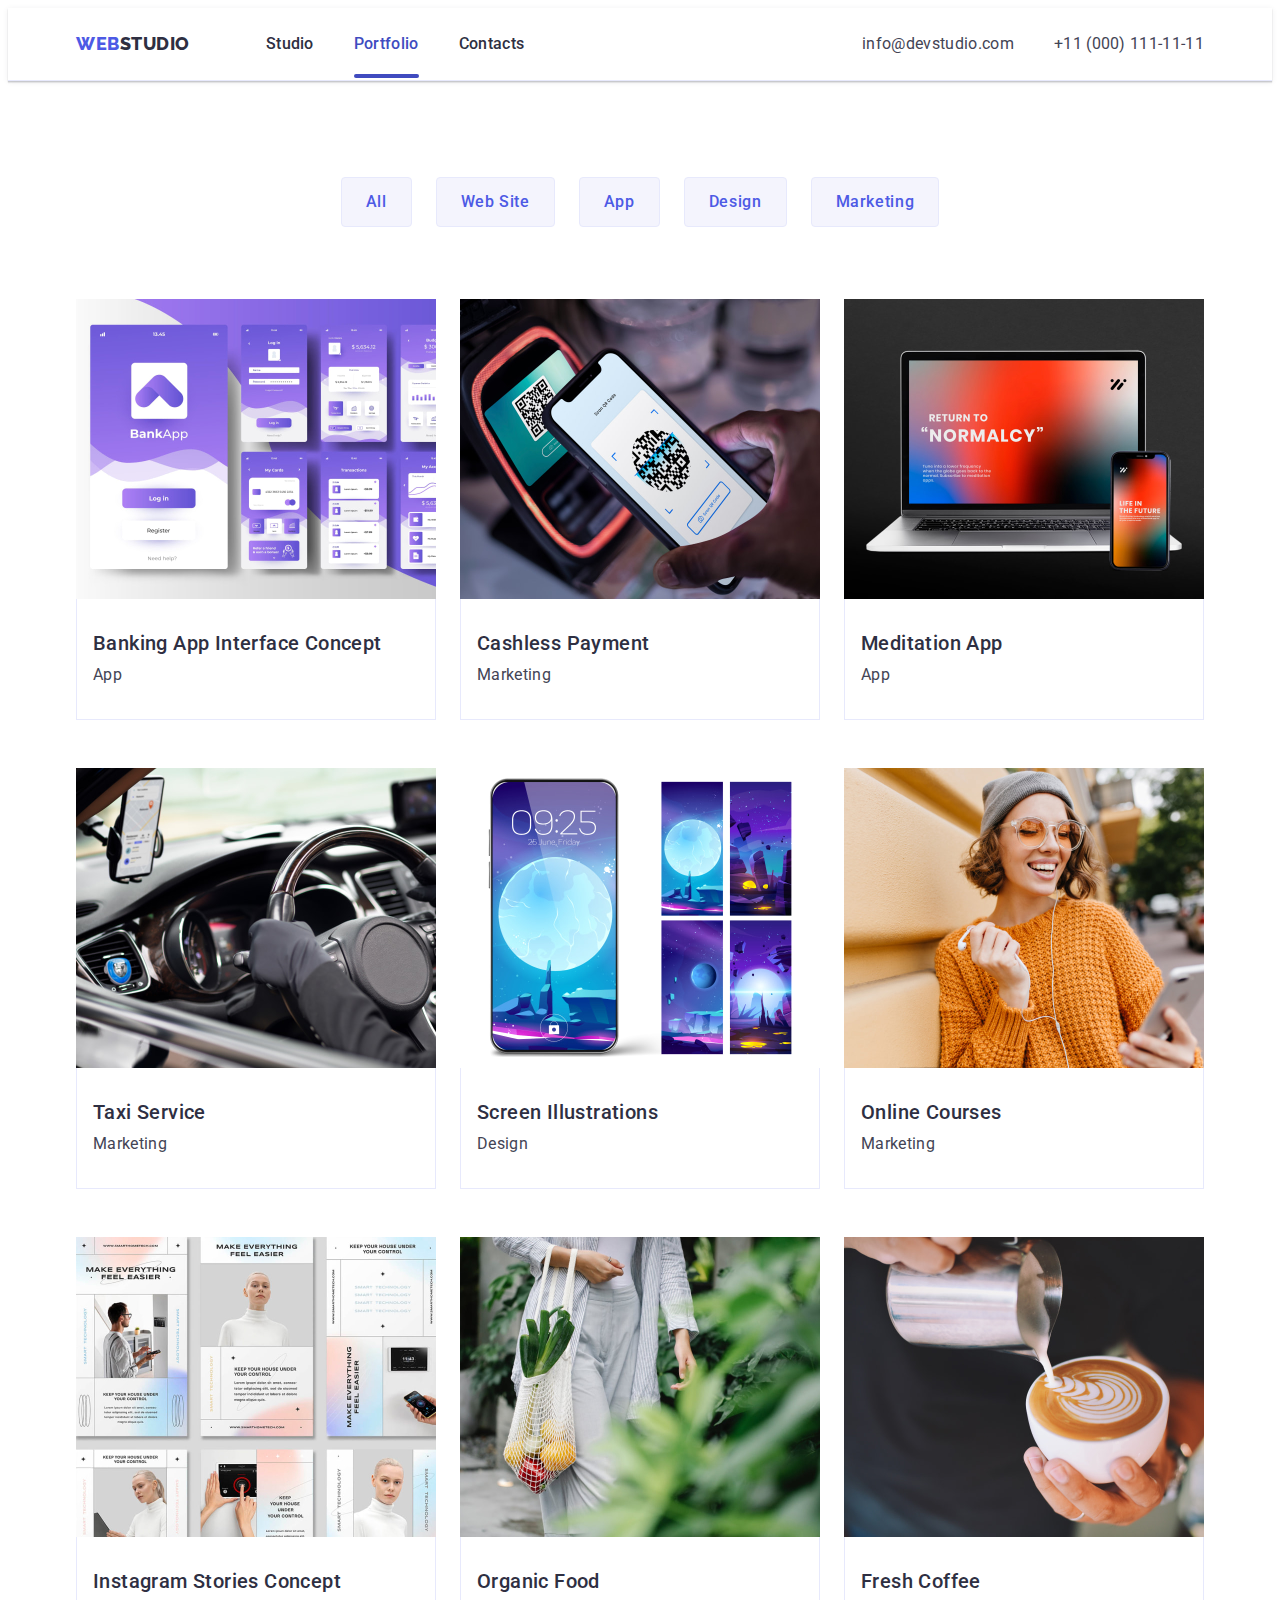
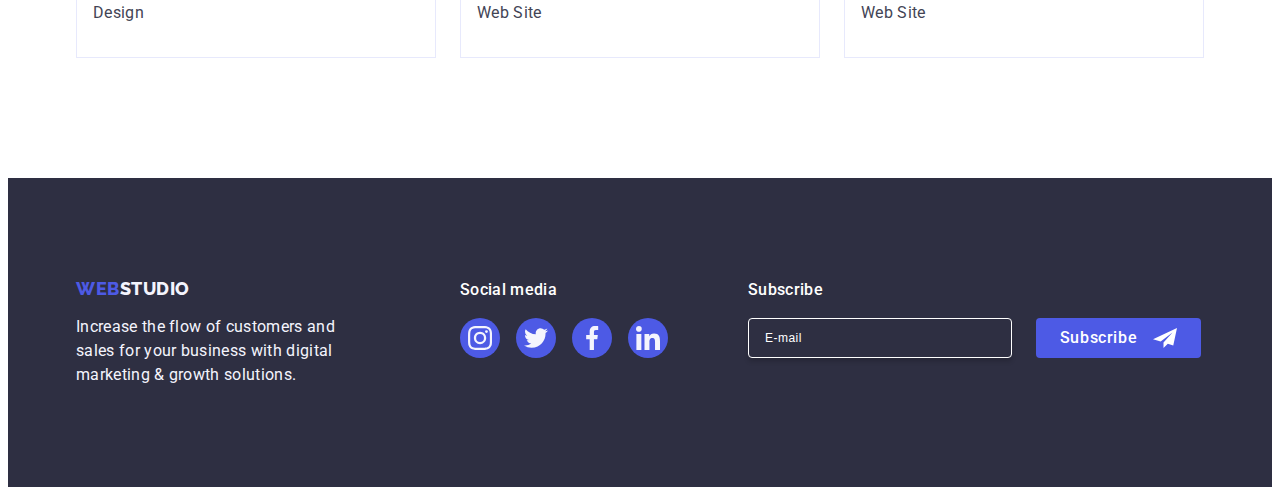
==== portfolio.html @ fd36d31b "Initial commit" ====
<!DOCTYPE html>
<html lang="en">
  <head>
    <meta charset="UTF-8" />
    <meta name="viewport" content="width=device-width, initial-scale=1.0" />
    <link
      rel="stylesheet"
      href="https://cdnjs.cloudflare.com/ajax/libs/modern-normalize/2.0.0/modern-normalize.min.css"
      integrity="sha512-4xo8blKMVCiXpTaLzQSLSw3KFOVPWhm/TRtuPVc4WG6kUgjH6J03IBuG7JZPkcWMxJ5huwaBpOpnwYElP/m6wg=="
      crossorigin="anonymous"
      referrerpolicy="no-referrer"
    />
    <link rel="stylesheet" href="./css/style.css" />
    <link
      href="https://fonts.googleapis.com/css2?family=Raleway:wght@800&family=Roboto:wght@400;500;700;900&display=swap"
      rel="stylesheet"
    />
    <link rel="preconnect" href="https://fonts.googleapis.com" />
    <link rel="preconnect" href="https://fonts.gstatic.com" crossorigin />
    <title>Portfolio</title>
  </head>
  <body>
    <header class="main-header">
      <div class="container header-container">
        <nav class="main-nav">
          <a class="link logo" href="./index.html">
            Web<span class="gray">Studio</span>
          </a>
          <ul class="list">
            <li>
              <a class="link nav-link" href="./index.html">Studio</a>
            </li>
            <li>
              <a class="link nav-link active" href="./portfolio.html"
                >Portfolio</a
              >
            </li>
            <li>
              <a class="link nav-link" href="">Contacts</a>
            </li>
          </ul>
        </nav>
        <address class="contacts">
          <ul class="list">
            <li>
              <a class="link contacts-link" href="mailto:info@devstudio.com"
                >info@devstudio.com
              </a>
            </li>
            <li>
              <a class="link contacts-link" href="tel:+110001111111">
                +11 (000) 111-11-11
              </a>
            </li>
          </ul>
        </address>
      </div>
    </header>

    <main>
      <section class="portfolio-section">
        <div class="container">
          <h1 class="title page-title visually-hidden">Portfolio Page</h1>
          <ul class="list filter-controls">
            <li>
              <button class="btn filter-button" type="button">All</button>
            </li>
            <li>
              <button class="btn filter-button" type="button">Web Site</button>
            </li>
            <li>
              <button class="btn filter-button" type="button">App</button>
            </li>
            <li>
              <button class="btn filter-button" type="button">Design</button>
            </li>
            <li>
              <button class="btn filter-button" type="button">Marketing</button>
            </li>
          </ul>
          <ul class="list portfolio-list">
            <li class="portfolio-item">
              <a class="link portfolio-item-link" href="#">
                <div class="image-container">
                  <img
                    src="./images/portfolio/banking-app.jpg"
                    alt="Banking App Interface Concept"
                    width="360"
                    height="300"
                  />
                  <p class="shade-text">
                    14 Stylish and User-Friendly App Design Concepts · Task
                    Manager App · Calorie Tracker App · Exotic Fruit Ecommerce
                    App · Cloud Storage App
                  </p>
                </div>
                <div class="text-wrapper">
                  <h2 class="title portfolio-item-title">
                    Banking App Interface Concept
                  </h2>
                  <p class="portfolio-category">App</p>
                </div>
              </a>
            </li>
            <li class="portfolio-item">
              <a class="link portfolio-item-link" href="#">
                <div class="image-container">
                  <img
                    src="./images/portfolio/cashless-payment.jpg"
                    alt="Cashless Payment"
                    width="360"
                    height="300"
                  />
                  <p class="shade-text">
                    14 Stylish and User-Friendly App Design Concepts · Task
                    Manager App · Calorie Tracker App · Exotic Fruit Ecommerce
                    App · Cloud Storage App
                  </p>
                </div>
                <div class="text-wrapper">
                  <h2 class="title portfolio-item-title">Cashless Payment</h2>
                  <p class="portfolio-category">Marketing</p>
                </div>
              </a>
            </li>
            <li class="portfolio-item">
              <a class="link portfolio-item-link" href="#">
                <div class="image-container">
                  <img
                    src="./images/portfolio/meditation-app.jpg"
                    alt="Meditation App"
                    width="360"
                    height="300"
                  />
                  <p class="shade-text">
                    14 Stylish and User-Friendly App Design Concepts · Task
                    Manager App · Calorie Tracker App · Exotic Fruit Ecommerce
                    App · Cloud Storage App
                  </p>
                </div>
                <div class="text-wrapper">
                  <h2 class="title portfolio-item-title">Meditation App</h2>
                  <p class="portfolio-category">App</p>
                </div>
              </a>
            </li>
            <li class="portfolio-item">
              <a class="link portfolio-item-link" href="#">
                <div class="image-container">
                  <img
                    src="./images/portfolio/taxi-service.jpg"
                    alt="Taxi Service"
                    width="360"
                    height="300"
                  />
                  <p class="shade-text">
                    14 Stylish and User-Friendly App Design Concepts · Task
                    Manager App · Calorie Tracker App · Exotic Fruit Ecommerce
                    App · Cloud Storage App
                  </p>
                </div>
                <div class="text-wrapper">
                  <h2 class="title portfolio-item-title">Taxi Service</h2>
                  <p class="portfolio-category">Marketing</p>
                </div>
              </a>
            </li>
            <li class="portfolio-item">
              <a class="link portfolio-item-link" href="#">
                <div class="image-container">
                  <img
                    src="./images/portfolio/screen-illustrations.jpg"
                    alt="Screen Illustrations"
                    width="360"
                    height="300"
                  />
                  <p class="shade-text">
                    14 Stylish and User-Friendly App Design Concepts · Task
                    Manager App · Calorie Tracker App · Exotic Fruit Ecommerce
                    App · Cloud Storage App
                  </p>
                </div>
                <div class="text-wrapper">
                  <h2 class="title portfolio-item-title">
                    Screen Illustrations
                  </h2>
                  <p class="portfolio-category">Design</p>
                </div>
              </a>
            </li>
            <li class="portfolio-item">
              <a class="link portfolio-item-link" href="#">
                <div class="image-container">
                  <img
                    src="./images/portfolio/online-courses.jpg"
                    alt="Online Courses"
                    width="360"
                    height="300"
                  />
                  <p class="shade-text">
                    14 Stylish and User-Friendly App Design Concepts · Task
                    Manager App · Calorie Tracker App · Exotic Fruit Ecommerce
                    App · Cloud Storage App
                  </p>
                </div>
                <div class="text-wrapper">
                  <h2 class="title portfolio-item-title">Online Courses</h2>
                  <p class="portfolio-category">Marketing</p>
                </div>
              </a>
            </li>
            <li class="portfolio-item">
              <a class="link portfolio-item-link" href="#">
                <div class="image-container">
                  <img
                    src="./images/portfolio/instagram-stories.jpg"
                    alt="Instagram Stories Concept"
                    width="360"
                    height="300"
                  />
                  <p class="shade-text">
                    14 Stylish and User-Friendly App Design Concepts · Task
                    Manager App · Calorie Tracker App · Exotic Fruit Ecommerce
                    App · Cloud Storage App
                  </p>
                </div>
                <div class="text-wrapper">
                  <h2 class="title portfolio-item-title">
                    Instagram Stories Concept
                  </h2>
                  <p class="portfolio-category">Design</p>
                </div>
              </a>
            </li>
            <li class="portfolio-item">
              <a class="link portfolio-item-link" href="#">
                <div class="image-container">
                  <img
                    src="./images/portfolio/organic-food.jpg"
                    alt="Organic Food"
                    width="360"
                    height="300"
                  />
                  <p class="shade-text">
                    14 Stylish and User-Friendly App Design Concepts · Task
                    Manager App · Calorie Tracker App · Exotic Fruit Ecommerce
                    App · Cloud Storage App
                  </p>
                </div>
                <div class="text-wrapper">
                  <h2 class="title portfolio-item-title">Organic Food</h2>
                  <p class="portfolio-category">Web Site</p>
                </div>
              </a>
            </li>
            <li class="portfolio-item">
              <a class="link portfolio-item-link" href="#">
                <div class="image-container">
                  <img
                    src="./images/portfolio/fresh-coffee.jpg"
                    alt="Fresh Coffee"
                    width="360"
                    height="300"
                  />
                  <p class="shade-text">
                    14 Stylish and User-Friendly App Design Concepts · Task
                    Manager App · Calorie Tracker App · Exotic Fruit Ecommerce
                    App · Cloud Storage App
                  </p>
                </div>
                <div class="text-wrapper">
                  <h2 class="title portfolio-item-title">Fresh Coffee</h2>
                  <p class="portfolio-category">Web Site</p>
                </div>
              </a>
            </li>
          </ul>
        </div>
      </section>
    </main>

    <footer class="footer">
      <div class="container footer-container">
        <div class="footer-text">
          <a class="link logo" href="./index.html">
            Web<span class="white">Studio</span>
          </a>
          <p class="text">
            Increase the flow of customers and sales for your business with
            digital marketing & growth solutions.
          </p>
        </div>
        <div class="footer-media">
          <p class="footer-media-title">Social media</p>
          <ul class="footer-media-list list">
            <li class="footer-media-item">
              <a class="footer-media-link" href="#">
                <svg class="footer-media-icon" width="24" height="24">
                  <use href="./images/icons.svg#instagram"></use>
                </svg>
              </a>
            </li>
            <li class="footer-media-item">
              <a class="footer-media-link" href="#">
                <svg class="footer-media-icon" width="24" height="24">
                  <use href="./images/icons.svg#twitter"></use>
                </svg>
              </a>
            </li>
            <li class="footer-media-item">
              <a class="footer-media-link" href="#">
                <svg class="footer-media-icon" width="24" height="24">
                  <use href="./images/icons.svg#facebook"></use>
                </svg>
              </a>
            </li>
            <li class="footer-media-item">
              <a class="footer-media-link" href="#">
                <svg class="footer-media-icon" width="24" height="24">
                  <use href="./images/icons.svg#linkedin"></use>
                </svg>
              </a>
            </li>
          </ul>
        </div>
        <div class="subscribe-form-wrapper">
          <p class="subscribe-form-title">Subscribe</p>
          <form class="subscribe-form">
            <label class="subscribe-form-label">
              <input
                class="subscribe-form-input"
                type="email"
                name="email"
                placeholder="E-mail"
                required
              />
            </label>
            <button
              class="subscribe-form-submit-button btn btn-primary"
              type="submit"
            >
              Subscribe
              <svg class="subscribe-form-button-icon" width="24" height="24">
                <use href="./images/icons.svg#subscribe"></use>
              </svg>
            </button>
          </form>
        </div>
      </div>
    </footer>
  </body>
</html>
---- css/style.css ----
:root {
  --body-bg: #ffffff;
  --titles-font-family: 'Roboto', sans-serif;
  --titles-color: #2e2f42;
  --text-font-family: 'Roboto', sans-serif;
  --text-color: #434455;
  --anamation-pattern: 250ms cubic-bezier(0.4, 0, 0.2, 1);

  /* ========== Colors ========== */
  --color-brand: #4d5ae5;
  --color-dark: #2e2f42;
  --color-white: #ffffff;
  --color-light: #f4f4fd;
  --color-active: #404bbf;
  --color-accent: #e7e9fc;
  --color-green: #31d0aa;
  --color-light-slate: #8e8f99;
  --color-dairy: #fcfcfc;
}


/* ========== General ========== */
*,
*::before,
*::after {
  box-sizing: border-box;
}

body {
  font-family: var(--text-font-family);
  font-size: 16px;
  line-height: 1.5;
  color: var(--text-color);
  background-color: var(--body-bg);
}

h1,
h2,
h3,
h4,
h5,
h6,
p {
  margin-top: 0;
  margin-bottom: 0;
}

ul,
ol {
  margin-top: 0;
  margin-bottom: 0;
  padding-left: 0;
}

img {
  display: block;
}

.title {
  font-family: var(--titles-font-family);
  font-weight: 700;
  letter-spacing: 0.02em;
  color: var(--titles-color);
  text-transform: capitalize;
}

.page-title {
  text-align: center;
  font-size: 56px;
  line-height: 1.07;
  color: var(--color-white);
}

.section-title {
  text-align: center;
  font-size: 36px;
  line-height: 1.11;
}

.section-item-title {
  font-weight: 500;
  font-size: 20px;
  line-height: 1.2;
}

.list {
  list-style: none;
}

.link {
  text-decoration: none;
}

.btn {
  font-family: 'Roboto', sans-serif;
  font-size: 16px;
  line-height: 1.5;
  font-weight: 500;
  letter-spacing: 0.04em;
  border: none;
  border-radius: 4px;
  cursor: pointer;
}

.btn-primary {
  display: block;
  min-width: 169px;
  height: 56px;
  color: var(--color-white);
  background-color: var(--color-brand);
  transition: background-color var(--anamation-pattern);
}

.btn-primary:hover,
.btn-primary:active,
.btn-primary:focus {
  background-color: var(--color-active);
}

.logo {
  font-family: 'Raleway', sans-serif;
  font-weight: 800;
  font-size: 18px;
  line-height: 1.17;
  letter-spacing: 0.03em;
  text-transform: uppercase;
  color: var(--color-brand);
}

.logo .gray {
  color: var(--titles-color);
}

.logo .white {
  color: var(--color-light);
}

.section {
  padding: 120px 0;
}

.container {
  width: 1158px;
  margin: 0 auto;
  padding: 0 15px;
}

.visually-hidden {
  position: absolute;
  width: 1px;
  height: 1px;
  margin: -1px;
  border: 0;
  padding: 0;
  white-space: nowrap;
  clip-path: inset(100%);
  clip: rect(0 0 0 0);
  overflow: hidden;
}

.is-hidden {
  visibility: hidden;
  opacity: 0;
  pointer-events: none;
}


/* ========== Header ========== */
.main-header {
  padding: 24px 0;
  border-bottom: 1px solid var(--color-accent);
  box-shadow: 0px 2px 1px rgba(46, 47, 66, 0.08), 0px 1px 1px rgba(46, 47, 66, 0.16), 0px 1px 6px rgba(46, 47, 66, 0.08);
}

.header-container {
  display: flex;
  justify-content: space-between;
}

.main-nav {
  display: flex;
  align-items: center;
}

.logo {
  margin-right: 76px;
}

.main-nav .list {
  display: flex;
  gap: 40px;
}

.nav-link {
  position: relative;
  padding: 24px 0;
  font-weight: 500;
  line-height: 1.5;
  letter-spacing: 0.02em;
  color: var(--titles-color);
  transition: color var(--anamation-pattern);
}

.nav-link::after {
  content: '';
  display: none;
  position: absolute;
  bottom: -1px;
  left: 0;
  width: 100%;
  height: 4px;
  border-radius: 2px;
  background-color: var(--color-active);
}

.nav-link:hover::after,
.active.nav-link::after {
  display: block;
}

.nav-link:hover,
.nav-link:active,
.nav-link:focus,
.nav-link.active {
  color: var(--color-active);
}

.contacts {
  font-style: normal;
  color: var(--text-color)
}

.contacts .list {
  display: flex;
  gap: 40px;
}

.contacts-link {
  letter-spacing: 0.02em;
  line-height: 1.5;
  color: var(--text-color);
  transition: color var(--anamation-pattern);
}

.contacts-link:hover,
.contacts-link:active,
.contacts-link:focus {
  color: var(--color-active);
}


/* ========== Footer ========== */
.footer {
  padding: 100px 0;
  background-color: var(--color-dark);
}

.footer-container {
  display: flex;
  align-items: baseline;
}

.footer-text {
  margin-right: 120px;
}

.footer .logo {
  display: inline-block;
  margin-bottom: 16px;
}

.footer .text {
  max-width: 264px;
  letter-spacing: 0.02em;
  color: var(--color-light);
}

.footer-media {
  margin-right: 80px;
  color: var(--color-white);
}

.footer-media-title {
  margin-bottom: 16px;
  font-weight: 500;
  letter-spacing: 0.02em;
  color: var(--color-white);
}

.footer-media-list {
  display: flex;
  justify-content: space-between;
  gap: 16px;
}

.footer-media-link {
  display: flex;
  justify-content: center;
  align-items: center;
  width: 40px;
  height: 40px;
  border-radius: 50%;
  background-color: var(--color-brand);
  transition:background-color var(--anamation-pattern);
}

.footer-media-link:hover,
.footer-media-link:focus {
  background-color: var(--color-green);
}

.footer-media-icon {
  fill: var(--color-light);
}

.subscribe-form-title {
  margin-bottom: 16px;
  font-size: 16px;
  font-weight: 500;
  line-height: 24px;
  letter-spacing: 0.02em;
  color: var(--color-white);
}

.subscribe-form {
  display: flex;
  gap: 24px;
}

.subscribe-form-input {
  padding-left: 16px;
  width: 264px;
  height: 40px;
  border-radius: 4px;
  border: 1px solid var(--color-white);
  font-size: 12px;
  line-height: 1.5;
  letter-spacing: 0.48px;
  color: var(--color-white);
  box-shadow: 0px 4px 4px 0px rgba(0, 0, 0, 0.15);
  background-color: transparent;
  transition: border-color var(--animation-pattern);
}

.subscribe-form-input::placeholder {
  font-size: 12px;
  line-height: 2;
  letter-spacing: 0.48px;
  color: var(--color-white);
}

.subscribe-form-submit-button {
  display: flex;
  justify-content: center;
  align-items: center;
  min-width: 165px;
  height: 40px;
}

.subscribe-form-button-icon {
  margin-left: 16px;
}


/* ========== Modal ========== */
.overlay {
  position: fixed;
  top: 0;
  right: 0;
  width: 100%;
  height: 100%;
  background-color: rgba(46, 47, 66, 0.4);
  transition: opacity var(--anamation-pattern), visibility var(--anamation-pattern);
}

.modal {
  position: absolute;
  top: 50%;
  left: 50%;
  transform: translate(-50%, -50%);
  width: 408px;
  min-height: 584px;
  padding: 72px 24px 24px;
  border-radius: 4px;
  background-color: var(--color-dairy);
  box-shadow: 0px 1px 1px rgba(0, 0, 0, 0.14), 0px 1px 3px rgba(0, 0, 0, 0.12), 0px 2px 1px rgba(0, 0, 0, 0.2);
  transition: transform var(--anamation-pattern);
}

.modal-close-button {
  display: flex;
  justify-content: center;
  align-items: center;
  position: absolute;
  top: 24px;
  right: 24px;
  width: 24px;
  height: 24px;
  padding: 0;
  border-radius: 50%;
  border: 1px solid rgba(0, 0, 0, .1);
  background-color: var(--color-accent);
  transition: background-color var(--anamation-pattern),
    border var(--anamation-pattern);
}

.modal-close-button:hover,
.modal-close-button:focus {
  border: none;
  background-color: var(--color-active);
}

.modal-close-icon {
  transition: fill var(--anamation-pattern);
}

.modal-close-button:hover .modal-close-icon,
.modal-close-button:focus .modal-close-icon {
  fill: var(--color-white);
}

.modal-description {
  margin-bottom: 16px;
  text-align: center;
  font-weight: 500;
  line-height: 1.5;
  letter-spacing: 0.32px;
    color: var(--color-dark);
}

.contacts-form-input-group {
  display: block;
  margin-bottom: 8px;
}

.contacts-form-input-wrapper {
  display: block;
  position: relative;
}

.contacts-form-input {
  width: 100%;
  height: 40px;
  padding-left: 38px;
  border-radius: 4px;
  border: 1px solid rgba(46, 47, 66, 0.40);
  outline: transparent;
  background-color: transparent;
  transition: border-color 250ms cubic-bezier(0.4, 0, 0.2, 1);
}

.contacts-form-input-icon {
  position: absolute;
  left: 16px;
  top: 50%;
  transform: translateY(-50%);
  fill: var(--color-dark);
  transition: fill 250ms cubic-bezier(0.4, 0, 0.2, 1);
}

.contacts-form-textarea-group {
  display: block;
  margin-bottom: 16px;
  color: var(--color-light-slate);
  font-size: 12px;
  line-height: 1.17;
  letter-spacing: 0.48px;
}

.contacts-form-label {
  display: block;
  margin-bottom: 4px;
  color: var(--color-light-slate);
  font-size: 12px;
  line-height: 1.17;
  letter-spacing: 0.48px;
}

.contacts-form-textarea {
  width: 100%;
  height: 120px;
  padding: 8px 16px;
  border-radius: 4px;
  border: 1px solid rgba(46, 47, 66, 0.40);
  line-height: 1.17;
  letter-spacing: 0.04em;
  color: rgba(46, 47, 66, 0.4);
  background-color: transparent;
  outline: transparent;
  transition: border-color 250ms cubic-bezier(0.4, 0, 0.2, 1);
  resize: none;
}

.contacts-form-textarea::placeholder {
  color: rgba(46, 47, 66, 0.40);
  font-size: 12px;
  line-height: 1.17;
  letter-spacing: 0.48px;
}

.contacts-form-input:focus+.contacts-form-input-icon,
.contacts-form-textarea:focus+.contacts-form-input-icon {
  fill: var(--color-brand);
}

.contacts-form-input:focus,
.contacts-form-textarea:focus {
  border-color: var(--color-brand);
}

.contacts-form-checkbox-group {
  display: flex;
  align-items: center;
  margin-bottom: 24px;
  font-size: 12px;
  line-height: 1.17;
  letter-spacing: 0.48px;
}

.contacts-form-custom-checkbox-icon-wrapper {
  display: inline-flex;
  justify-content: center;
  align-items: center;
  margin-right: 8px;
  width: 16px;
  height: 16px;
  fill: transparent;
  cursor: pointer;
  border-radius: 2px;
  border: 1px solid rgba(46, 47, 66, 0.40);
  transition: background-color 250ms cubic-bezier(0.4, 0, 0.2, 1), border 250ms cubic-bezier(0.4, 0, 0.2, 1), fill 250ms cubic-bezier(0.4, 0, 0.2, 1);
}

.contacts-form-checkbox {
  position: absolute;
  appearance: none;
}

.contacts-form-checkbox-label {
  color: var(--color-light-slate);
}

.contacts-form-checkbox:checked+label>.contacts-form-custom-checkbox-icon-wrapper {
  border: none;
  fill: var(--color-light);
  background-color: var(--color-active);
}

.contacts-form-checkbox:focus+label .contacts-form-custom-checkbox-icon-wrapper {
  outline: 2px solid rgba(0, 0, 255, 0.5);
}

.contacts-form-privacy-policy-link {
  color: var(--color-brand);
}

.contacts-form-submit-button {
  display: block;
  margin: 0 auto;
  min-width: 169px;
  padding: 16px 32px;
  font-size: 16px;
  font-weight: 500;
  color: var(--color-white);
  background-color: var(--color-brand);
  transition: background-color 250ms cubic-bezier(0.4, 0, 0.2, 1);
}


/* ========== Hero Section ========== */
.hero-section {
  max-width: 1440px;
  padding: 188px 0;
  margin: 0 auto;
  background-image:
    linear-gradient(rgba(46, 47, 66, .7), rgba(46, 47, 66, .7)),
    url('../images/hero-section/hero-section-bg.jpg');
    background-repeat: no-repeat;
    background-position: center;
    background-size: cover;
}

.hero-section .page-title {
  max-width: 496px;
  margin: 0 auto 48px;
}

.hero-section .btn-primary {
  margin: 0 auto; 
}


/* ========== Features Section ========== */
.features-list {
  display: flex;
  gap: 24px;
}

.features-item {
  flex-basis: calc((100% - 24px * 3) / 4);
}

.features-item .image-container {
  display: flex;
  justify-content: center;
  align-items: center;
  padding: 24px 0;
  margin-bottom: 8px;
  border-radius: 4px;
  background-color: var(--color-light);
}

.features-title {
  margin-bottom: 8px;
}

.feature-description {
  letter-spacing: 0.02em;
}


/* ========== What Are We Doing Section ========== */
.products-section {
  padding-bottom: 120px;
}

.products-section-title {
  margin-bottom: 72px;
}

.products-list {
  display: flex;
  gap: 24px;
}

.products-item {
  flex-basis: calc((100% - 24px * 2) / 3);
}


/* ========== Our Team Section ========== */
.our-team-section {
  background-color: var(--color-light);
}

.our-team-section-title {
  margin-bottom: 72px;
}

.our-team-section-list {
  display: flex;
  gap: 24px;
}

.our-team-section-list-item {
  flex-basis: calc((100% - 24px * 3) / 4);
  border-radius: 0 0 4px 4px;
  background-color: var(--color-white);
  box-shadow: 0px 1px 6px rgba(46, 47, 66, 0.08),
    0px 1px 1px rgba(46, 47, 66, 0.16),
    0px 2px 1px rgba(46, 47, 66, 0.08);
}

.our-team-section .text-wrapper {
  padding: 32px 0;
}

.our-team-section-name {
  margin-bottom: 8px;
  text-align: center;
}

.our-team-section-position {
  margin-bottom: 8px;
  text-align: center;
  letter-spacing: 0.02em;
}

.our-team-social-links-list {
  display: flex;
  justify-content: center;
  gap: 24px;
  padding: 0 16px;
}

.our-team-social-links-item {
  width: 40px;
  height: 40px;
}

.our-team-social-links-link {
  display: flex;
  justify-content: center;
  align-items: center;
  width: 100%;
  height: 100%;
  border-radius: 50%;
  background-color: var(--color-brand);
  transition: background-color var(--anamation-pattern);
}

.our-team-social-links-link:hover,
.our-team-social-links-link:focus {
  background-color: var(--color-active);
}

.our-team-social-links-link {
  fill: var(--color-light);
}


/* ========== Customers Section ========== */
.cutomers-section-title {
  margin-bottom: 72px;
}

.customers-list {
  display: flex;
  justify-content: center;
  gap: 24px;
}

.customers-list-item {
  flex-basis: calc((100% - 24px * 5) / 6);
  height: 88px;
}

.customers-list-link {
  display: flex;
  justify-content: center;
  align-items: center;
  width: 100%;
  height: 100%;
  border-radius: 4px;
  color: var(--color-light-slate);
  border: 1px solid var(--color-light-slate);
  transition: border-color var(--anamation-pattern),
  color var(--anamation-pattern);
}

.customers-list-icon {
  fill: currentColor;
}

.customers-list-link:hover,
.customers-list-link:focus {
  color: var(--color-active);
  border-color: var(--color-active);
}


/* ========== Portfolio ========== */
.portfolio-section {
  padding: 96px 0 120px 0;
}

.filter-controls {
  display: flex;
  justify-content: center;
  gap: 24px;
  margin: 0 auto 72px;
}

.filter-button {
  padding: 12px 24px;
  color: var(--color-brand);
  background-color: var(--color-light);
  border: 1px solid var(--color-accent);
  transition: color var(--anamation-pattern),
    background-color var(--anamation-pattern),
    border-color var(--anamation-pattern),
    box-shadow var(--anamation-pattern);
}

.filter-button:hover,
.filter-button:focus,
.filter-button:active {
  color: var(--color-white);
  background-color: var(--color-active);
  border: 1px solid transparent;
  box-shadow: 0px 3px 1px rgba(0, 0, 0, 0.1), 0px 2px 1px rgba(0, 0, 0, 0.08), 0px 2px 2px rgba(0, 0, 0, 0.12);
}

.portfolio-list {
  display: flex;
  flex-wrap: wrap;
  column-gap: 24px;
  row-gap: 48px;
}

.portfolio-item {
  flex-basis: calc((100% - 24px * 2) / 3);
}

.portfolio-item-link {
  display: block;
  transition: box-shadow var(--anamation-pattern);
}

.portfolio-item-link:hover,
.portfolio-item-link:focus {
  box-shadow: 0px 1px 6px rgba(46, 47, 66, 0.08),
    0px 1px 1px rgba(46, 47, 66, 0.16),
    0px 2px 1px rgba(46, 47, 66, 0.08);
}

.portfolio-item .image-container {
  position: relative;
  overflow: hidden;
}

.portfolio-item .shade-text {
  position: absolute;
  top: 0;
  left: 0;
  width: 100%;
  height: 100%;
  padding: 40px 32px;
  font-size: 16px;
  letter-spacing: 0.02em;
  color: var(--color-light);
  background-color: var(--color-brand);
  transform: translateY(100%);
  transition: transform var(--anamation-pattern);
}

.portfolio-item-link:hover .shade-text,
.portfolio-item-link:focus .shade-text {
  transform: translateY(0);
}

.portfolio-item .text-wrapper {
  padding: 32px 16px;
  border: 1px solid var(--color-accent);
  border-top: none;
}

.portfolio-item-title {
  margin-bottom: 8px;
  font-weight: 500;
  font-size: 20px;
  line-height: 1.2;
  letter-spacing: 0.02em;
  color: var(--titles-color);
}

.portfolio-category {
  letter-spacing: 0.02em;
  color: var(--text-color);
}
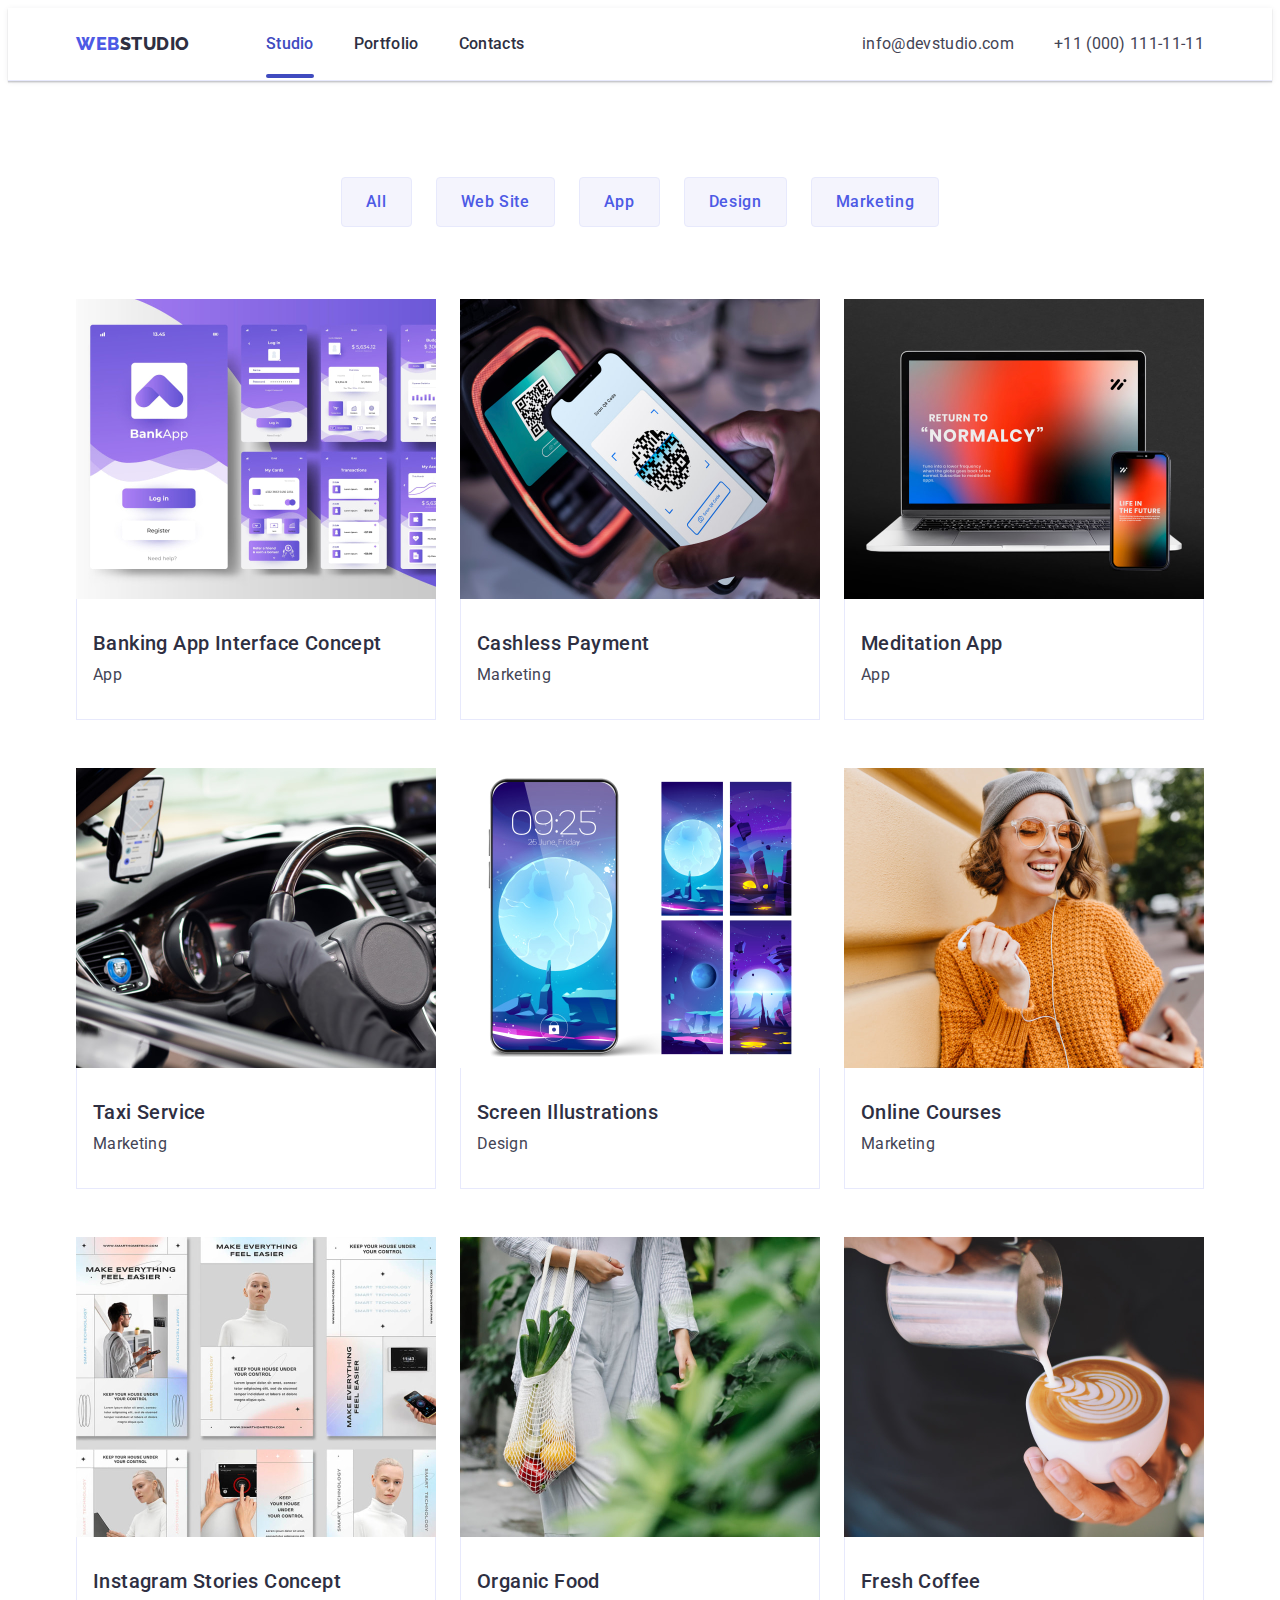
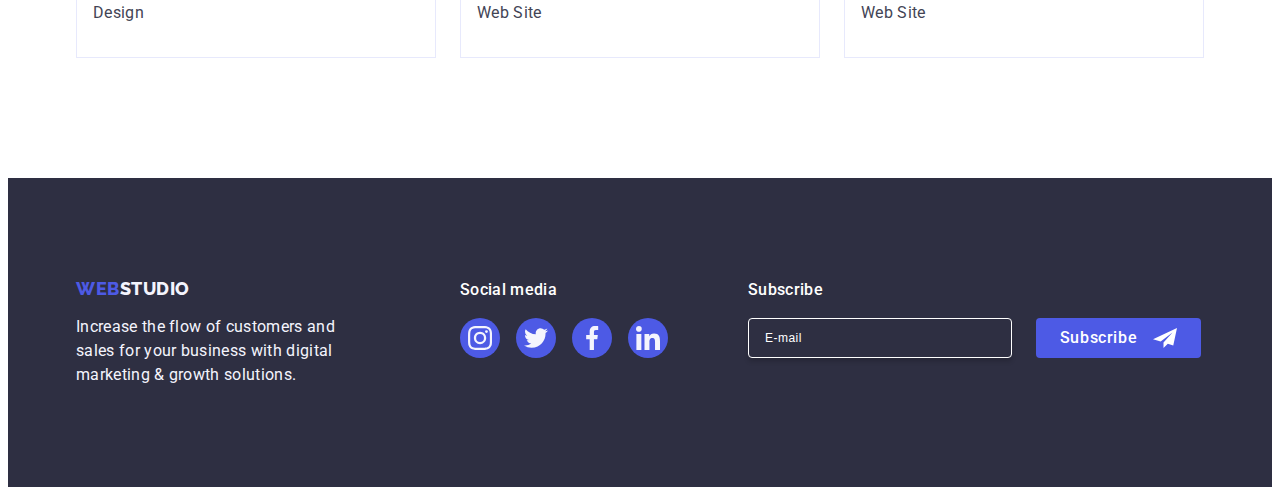
==== commit 17abe882: "Index page adaptivity was added" ====
--- a/portfolio.html
+++ b/portfolio.html
@@ -10,7 +10,7 @@
       crossorigin="anonymous"
       referrerpolicy="no-referrer"
     />
-    <link rel="stylesheet" href="./css/style.css" />
+    <link rel="stylesheet" href="./css/index.css" />
     <link
       href="https://fonts.googleapis.com/css2?family=Raleway:wght@800&family=Roboto:wght@400;500;700;900&display=swap"
       rel="stylesheet"
@@ -26,28 +26,36 @@
           <a class="link logo" href="./index.html">
             Web<span class="gray">Studio</span>
           </a>
-          <ul class="list">
-            <li>
-              <a class="link nav-link" href="./index.html">Studio</a>
-            </li>
-            <li>
-              <a class="link nav-link active" href="./portfolio.html"
-                >Portfolio</a
-              >
+          <ul class="nav-list list">
+            <li>
+              <a class="link nav-link active" href="./index.html">Studio</a>
+            </li>
+            <li>
+              <a class="link nav-link" href="./portfolio.html">Portfolio</a>
             </li>
             <li>
               <a class="link nav-link" href="">Contacts</a>
             </li>
           </ul>
         </nav>
+        <button
+          class="mobile-menu-open-btn btn js-open-menu"
+          type="button"
+          aria-expanded="false"
+          aria-controls="mobile-menu"
+        >
+          <svg class="mobile-menu-open-btn-icon" width="32" height="22">
+            <use href="./images/icons.svg#menu"></use>
+          </svg>
+        </button>
         <address class="contacts">
-          <ul class="list">
-            <li>
+          <ul class="contacts-list list">
+            <li class="contacts-item">
               <a class="link contacts-link" href="mailto:info@devstudio.com"
                 >info@devstudio.com
               </a>
             </li>
-            <li>
+            <li class="contacts-item">
               <a class="link contacts-link" href="tel:+110001111111">
                 +11 (000) 111-11-11
               </a>
@@ -348,5 +356,73 @@
         </div>
       </div>
     </footer>
+    <div class="menu-container js-menu-container" id="mobile-menu">
+      <button class="menu-toggle js-close-menu">
+        <svg class="btn modal-close-icon" width="8" height="8">
+          <use href="./images/icons.svg#cross"></use>
+        </svg>
+      </button>
+
+      <ul class="mobile-menu-nav-list list">
+        <li class="mobile-menu-nav-item">
+          <a href="" class="mobile-menu-nav-link link active">Studio</a>
+        </li>
+        <li class="mobile-menu-nav-item">
+          <a href="" class="mobile-menu-nav-link link">Portfolio</a>
+        </li>
+        <li class="mobile-menu-nav-item">
+          <a href="" class="mobile-menu-nav-link link">Contacts</a>
+        </li>
+      </ul>
+
+      <address class="mobile-menu-contacts">
+        <ul class="mobile-menu-contacts-list list">
+          <li class="mobile-menu-contacts-item">
+            <a class="link mobile-menu-contacts-phone" href="tel:+110001111111">
+              +11 (000) 111-11-11
+            </a>
+          </li>
+          <li class="mobile-menu-contacts-item">
+            <a
+              class="link mobile-menu-contacts-email"
+              href="mailto:info@devstudio.com"
+              >info@devstudio.com
+            </a>
+          </li>
+        </ul>
+      </address>
+
+      <ul class="mobile-menu-media-list list">
+        <li class="mobile-menu-media-item">
+          <a class="mobile-menu-media-link" href="#">
+            <svg class="mobile-menu-media-icon" width="24" height="24">
+              <use href="./images/icons.svg#instagram"></use>
+            </svg>
+          </a>
+        </li>
+        <li class="mobile-menu-media-item">
+          <a class="mobile-menu-media-link" href="#">
+            <svg class="mobile-menu-media-icon" width="24" height="24">
+              <use href="./images/icons.svg#twitter"></use>
+            </svg>
+          </a>
+        </li>
+        <li class="mobile-menu-media-item">
+          <a class="mobile-menu-media-link" href="#">
+            <svg class="mobile-menu-media-icon" width="24" height="24">
+              <use href="./images/icons.svg#facebook"></use>
+            </svg>
+          </a>
+        </li>
+        <li class="mobile-menu-media-item">
+          <a class="mobile-menu-media-link" href="#">
+            <svg class="mobile-menu-media-icon" width="24" height="24">
+              <use href="./images/icons.svg#linkedin"></use>
+            </svg>
+          </a>
+        </li>
+      </ul>
+    </div>
+    <script src="./js/mobile-menu.js"></script>
   </body>
 </html>
--- a/css/index.css
+++ b/css/index.css
@@ -0,0 +1,19 @@
+@import url(./base/general.css);
+@import url(./base/container.css);
+@import url(./base/components.css);
+
+@import url(./utils/variables.css);
+@import url(./utils/helpers.css);
+
+@import url(./layout/header.css);
+@import url(./layout/footer.css);
+@import url(./layout/modal.css);
+
+
+@import url(./pages/index/hero.css);
+@import url(./pages/index/features.css);
+@import url(./pages/index/products.css);
+@import url(./pages/index/our-team.css);
+@import url(./pages/index/customers.css);
+
+@import url(./pages/portfolio.css);